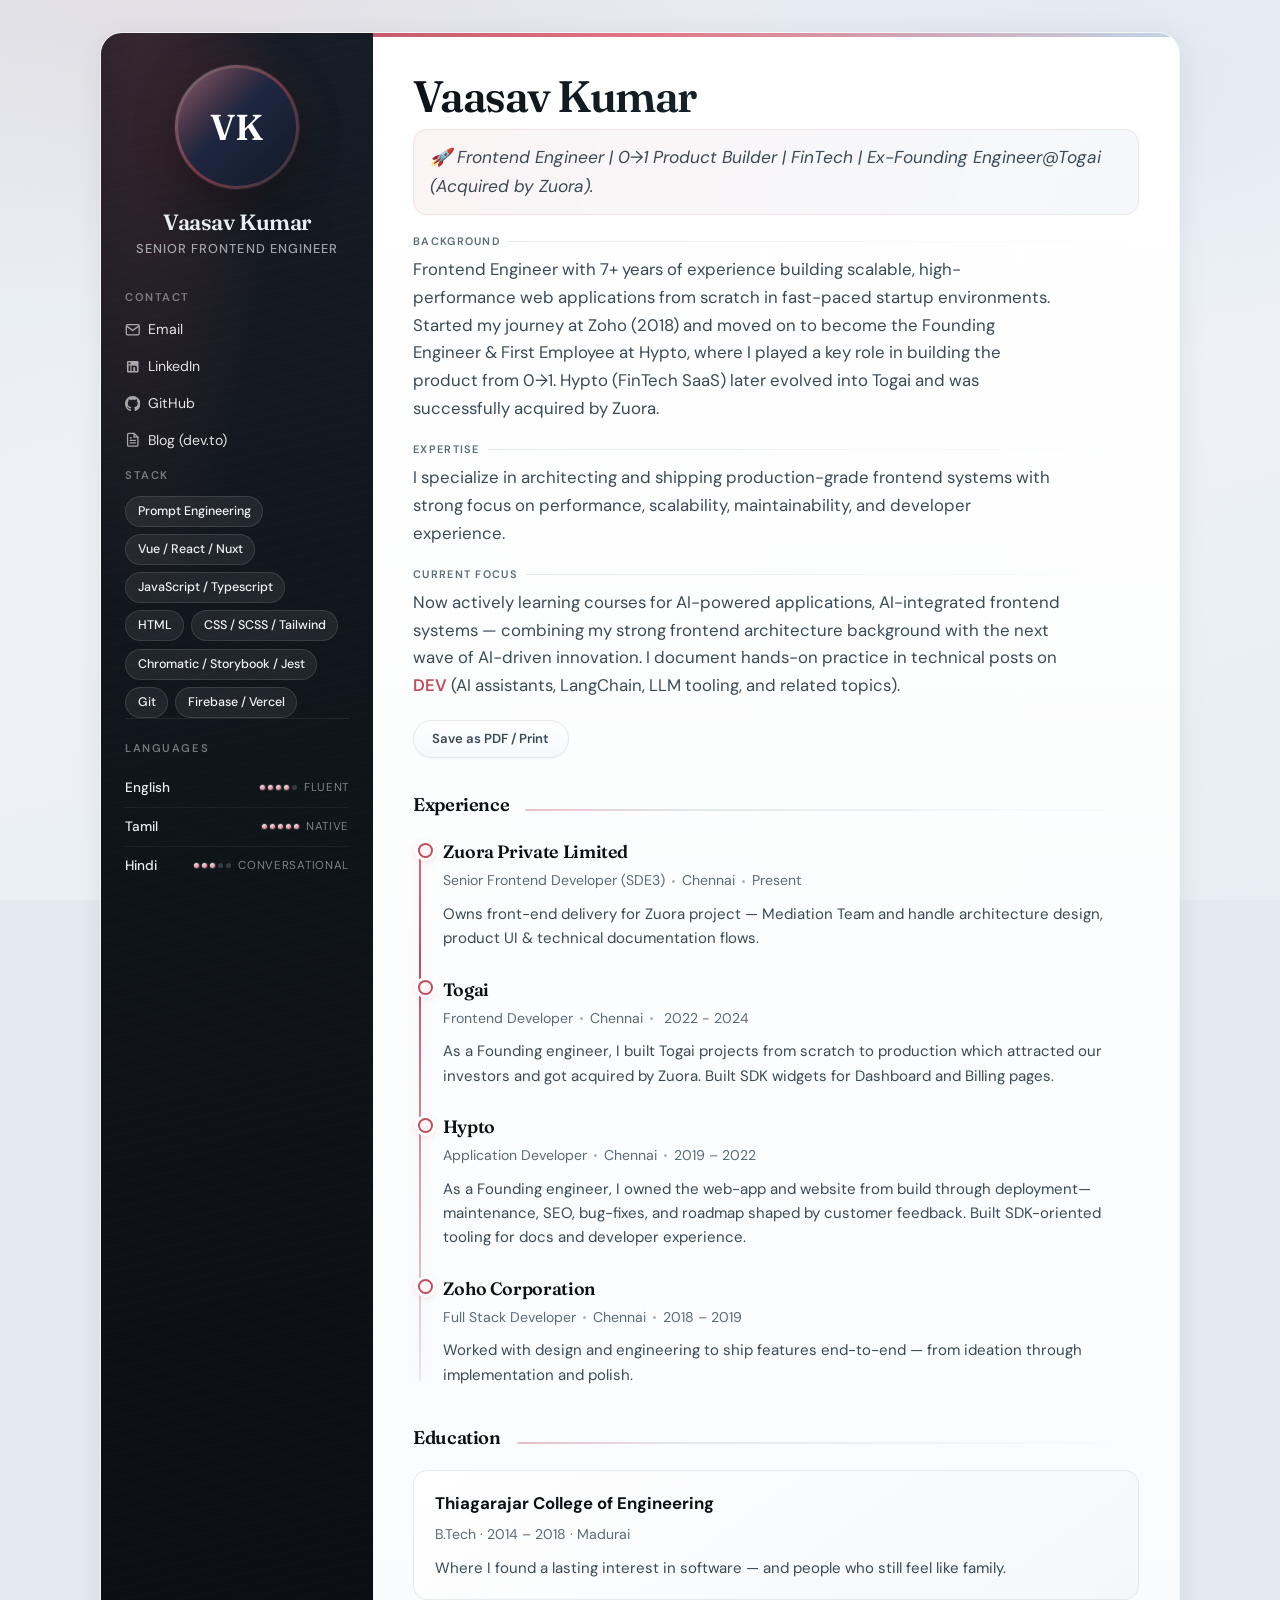
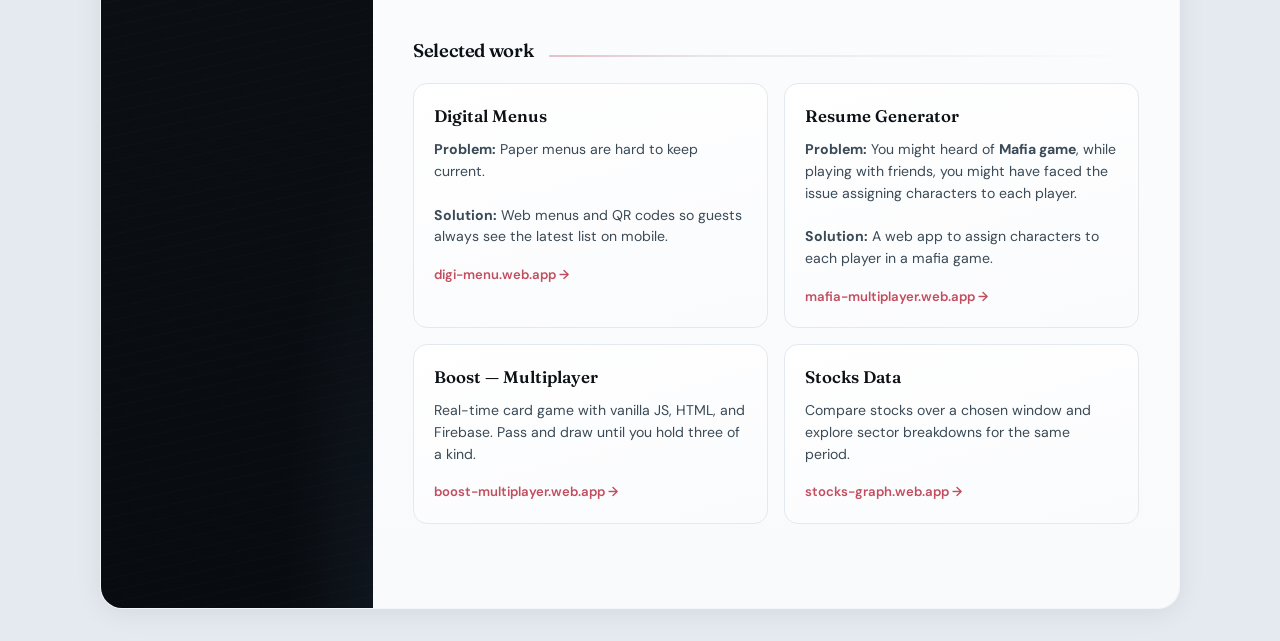
==== public/index.html @ da57ae75 "init portfolio" ====
<!doctype html>
<html lang="en">
  <head>
    <meta charset="utf-8" />
    <meta name="viewport" content="width=device-width, initial-scale=1.0" />
    <title>Vaasav Kumar — Resume</title>
    <link rel="preconnect" href="https://fonts.googleapis.com" />
    <link rel="preconnect" href="https://fonts.gstatic.com" crossorigin />
    <link
      href="https://fonts.googleapis.com/css2?family=Fraunces:ital,opsz,wght@0,9..144,500;0,9..144,600;0,9..144,700;1,9..144,500&family=DM+Sans:ital,opsz,wght@0,9..40,400;0,9..40,500;0,9..40,600;0,9..40,700;1,9..40,400&display=swap"
      rel="stylesheet"
    />

    <script>
      // Your web app's Firebase configuration
      // For Firebase JS SDK v7.20.0 and later, measurementId is optional
      var firebaseConfig = {
        apiKey: "AIzaSyACpwdniBUyrKoGGz3KJzkXdP-5Xvle5qQ",
        authDomain: "portfolio-vaasavkumar.firebaseapp.com",
        projectId: "portfolio-vaasavkumar",
        storageBucket: "portfolio-vaasavkumar.appspot.com",
        messagingSenderId: "642421876439",
        appId: "1:642421876439:web:288bbf1ca911b6c956f292",
        measurementId: "G-NNDHP2N1SK",
      };
      // Initialize Firebase
      firebase.initializeApp(firebaseConfig);
      firebase.analytics();
      firebase.analytics().logEvent("welcome_page");
    </script>

    <link rel="stylesheet" href="./index.css" />
  </head>
  <body>
    <div class="resume-shell">
      <!-- ===================== SIDEBAR (contact, photo, skills, languages) ===================== -->
      <aside class="sidebar" aria-label="Profile and highlights">
        <div class="avatar" id="avatar">
          <!-- Optional: add public/resume-photo.jpg — initials show if image missing -->
          <img
            src="./resume-photo.jpg"
            alt=""
            width="120"
            height="120"
            loading="eager"
            decoding="async"
            onerror="
              document.getElementById('avatar').classList.add('no-photo')
            "
          />
          <span class="avatar-initials" aria-hidden="true">VK</span>
        </div>
        <p class="sidebar-name">Vaasav Kumar</p>
        <p class="sidebar-role">Senior Frontend Engineer</p>

        <div class="sidebar-contact">
          <h2 class="sidebar-section-title">Contact</h2>
          <ul class="contact-list">
            <!-- EDIT: replace hrefs with your real links -->
            <li>
              <a href="mailto:vaasavkumar15@gmail.com">
                <svg
                  class="contact-icon"
                  viewBox="0 0 24 24"
                  fill="none"
                  stroke="currentColor"
                  stroke-width="2"
                  aria-hidden="true"
                >
                  <path
                    d="M4 4h16c1.1 0 2 .9 2 2v12c0 1.1-.9 2-2 2H4c-1.1 0-2-.9-2-2V6c0-1.1.9-2 2-2z"
                  />
                  <polyline points="22,6 12,13 2,6" />
                </svg>
                Email
              </a>
            </li>
            <li>
              <a
                href="https://www.linkedin.com/in/vaasav-kumar"
                target="_blank"
                rel="noopener noreferrer"
              >
                <svg
                  class="contact-icon"
                  viewBox="0 0 24 24"
                  fill="currentColor"
                  aria-hidden="true"
                >
                  <path
                    d="M19 3a2 2 0 0 1 2 2v14a2 2 0 0 1-2 2H5a2 2 0 0 1-2-2V5a2 2 0 0 1 2-2h14m-.5 15.5v-5.3a3.26 3.26 0 0 0-3.26-3.26c-.85 0-1.84.52-2.32 1.3v-1.11h-2.79v8.37h2.79v-4.93c0-.77.62-1.4 1.39-1.4a1.4 1.4 0 0 1 1.4 1.4v4.93h2.79M6.88 8.56a1.68 1.68 0 0 0 1.68-1.68c0-.93-.75-1.69-1.68-1.69a1.69 1.69 0 0 0-1.69 1.69c0 .93.76 1.68 1.69 1.68m1.39 9.94v-8.37H5.5v8.37h2.77z"
                  />
                </svg>
                LinkedIn
              </a>
            </li>
            <li>
              <a
                href="https://github.com/vaasav-kumar"
                target="_blank"
                rel="noopener noreferrer"
              >
                <svg
                  class="contact-icon"
                  viewBox="0 0 24 24"
                  fill="currentColor"
                  aria-hidden="true"
                >
                  <path
                    d="M12 0c-6.626 0-12 5.373-12 12 0 5.302 3.438 9.8 8.207 11.387.599.111.793-.261.793-.577v-2.234c-3.338.726-4.033-1.416-4.033-1.416-.546-1.387-1.333-1.756-1.333-1.756-1.089-.745.083-.729.083-.729 1.205.084 1.839 1.237 1.839 1.237 1.07 1.834 2.807 1.304 3.492.997.107-.775.418-1.305.762-1.604-2.665-.305-5.467-1.334-5.467-5.931 0-1.311.469-2.381 1.236-3.221-.124-.303-.535-1.524.117-3.176 0 0 1.008-.322 3.301 1.23.957-.266 1.983-.399 3.003-.404 1.02.005 2.047.138 3.006.404 2.291-1.552 3.297-1.23 3.297-1.23.653 1.653.242 2.874.118 3.176.77.84 1.235 1.911 1.235 3.221 0 4.609-2.807 5.624-5.479 5.921.43.372.823 1.102.823 2.222v3.293c0 .319.192.694.801.576 4.765-1.589 8.199-6.086 8.199-11.386 0-6.627-5.373-12-12-12z"
                  />
                </svg>
                GitHub
              </a>
            </li>
            <li>
              <a
                href="https://dev.to/code_with_me"
                target="_blank"
                rel="noopener noreferrer"
                title="Technical articles — AI, LangChain, and related practice"
              >
                <svg
                  class="contact-icon"
                  viewBox="0 0 24 24"
                  fill="none"
                  stroke="currentColor"
                  stroke-width="2"
                  stroke-linecap="round"
                  stroke-linejoin="round"
                  aria-hidden="true"
                >
                  <path
                    d="M14 2H6a2 2 0 0 0-2 2v16a2 2 0 0 0 2 2h12a2 2 0 0 0 2-2V8z"
                  />
                  <polyline points="14 2 14 8 20 8" />
                  <line x1="16" y1="13" x2="8" y2="13" />
                  <line x1="16" y1="17" x2="8" y2="17" />
                  <line x1="10" y1="9" x2="8" y2="9" />
                </svg>
                Blog (dev.to)
              </a>
            </li>
          </ul>
        </div>

        <div class="sidebar-stack-lang">
          <h2 class="sidebar-section-title">Stack</h2>
          <div class="pill-wrap" data-desktop-only data-skill-pills></div>

          <h2 class="sidebar-section-title">Languages</h2>
          <div>
            <div class="lang-chip">
              <span class="lang-name">English</span
              ><span class="lang-level"
                ><span class="lang-rating" aria-hidden="true"
                  ><span class="lang-dot filled"></span
                  ><span class="lang-dot filled"></span
                  ><span class="lang-dot filled"></span
                  ><span class="lang-dot filled"></span
                  ><span class="lang-dot"></span></span
                >Fluent</span
              >
            </div>
            <div class="lang-chip">
              <span class="lang-name">Tamil</span
              ><span class="lang-level"
                ><span class="lang-rating" aria-hidden="true"
                  ><span class="lang-dot filled"></span
                  ><span class="lang-dot filled"></span
                  ><span class="lang-dot filled"></span
                  ><span class="lang-dot filled"></span
                  ><span class="lang-dot filled"></span></span
                >Native</span
              >
            </div>
            <div class="lang-chip">
              <span class="lang-name">Hindi</span
              ><span class="lang-level"
                ><span class="lang-rating" aria-hidden="true"
                  ><span class="lang-dot filled"></span
                  ><span class="lang-dot filled"></span
                  ><span class="lang-dot filled"></span
                  ><span class="lang-dot"></span
                  ><span class="lang-dot"></span></span
                >Conversational</span
              >
            </div>
          </div>
        </div>
      </aside>

      <!-- ===================== MAIN CONTENT ===================== -->
      <main class="main">
        <header class="main-header">
          <h1 class="main-name">Vaasav Kumar</h1>
          <div class="main-intro-stack">
            <p class="main-tagline main-tagline--hero">
              🚀 Frontend Engineer | 0→1 Product Builder | FinTech | Ex-Founding
              Engineer@Togai (Acquired by Zuora).
            </p>

            <div class="main-intro-block">
              <h2 class="main-intro-heading">Background</h2>
              <p class="main-tagline">
                Frontend Engineer with 7+ years of experience building scalable,
                high-performance web applications from scratch in fast-paced
                startup environments. Started my journey at Zoho (2018) and
                moved on to become the Founding Engineer & First Employee at
                Hypto, where I played a key role in building the product from
                0→1. Hypto (FinTech SaaS) later evolved into Togai and was
                successfully acquired by Zuora.
              </p>
            </div>

            <div class="main-intro-block">
              <h2 class="main-intro-heading">Expertise</h2>
              <p class="main-tagline">
                I specialize in architecting and shipping production-grade
                frontend systems with strong focus on performance, scalability,
                maintainability, and developer experience.
              </p>
            </div>

            <div class="main-intro-block">
              <h2 class="main-intro-heading">Current focus</h2>
              <p class="main-tagline">
                Now actively learning courses for AI-powered applications,
                AI-integrated frontend systems — combining my strong frontend
                architecture background with the next wave of AI-driven
                innovation. I document hands-on practice in technical posts on
                <a
                  href="https://dev.to/code_with_me"
                  target="_blank"
                  rel="noopener noreferrer"
                  >DEV</a
                >
                (AI assistants, LangChain, LLM tooling, and related topics).
              </p>
            </div>
          </div>

          <div class="toolbar">
            <button type="button" class="btn-print" onclick="window.print()">
              Save as PDF / Print
            </button>
          </div>
        </header>

        <!-- Mobile: skills pills if sidebar skills hidden -->
        <section class="section skills-inline" aria-label="Technical skills">
          <div class="section-head">
            <h2 class="section-title">Stack</h2>
            <span class="section-line" aria-hidden="true"></span>
          </div>
          <div class="pill-wrap" data-skill-pills></div>
          <div class="skills-inline-lang-block">
            <div class="section-head">
              <h2 class="section-title">Languages</h2>
              <span class="section-line" aria-hidden="true"></span>
            </div>
            <div>
              <div class="lang-chip">
                <span class="lang-name">English</span
                ><span class="lang-level"
                  ><span class="lang-rating" aria-hidden="true"
                    ><span class="lang-dot filled"></span
                    ><span class="lang-dot filled"></span
                    ><span class="lang-dot filled"></span
                    ><span class="lang-dot filled"></span
                    ><span class="lang-dot"></span></span
                  >Fluent</span
                >
              </div>
              <div class="lang-chip">
                <span class="lang-name">Tamil</span
                ><span class="lang-level"
                  ><span class="lang-rating" aria-hidden="true"
                    ><span class="lang-dot filled"></span
                    ><span class="lang-dot filled"></span
                    ><span class="lang-dot filled"></span
                    ><span class="lang-dot filled"></span
                    ><span class="lang-dot filled"></span></span
                  >Native</span
                >
              </div>
              <div class="lang-chip">
                <span class="lang-name">Hindi</span
                ><span class="lang-level"
                  ><span class="lang-rating" aria-hidden="true"
                    ><span class="lang-dot filled"></span
                    ><span class="lang-dot filled"></span
                    ><span class="lang-dot filled"></span
                    ><span class="lang-dot"></span
                    ><span class="lang-dot"></span></span
                  >Conversational</span
                >
              </div>
            </div>
          </div>
        </section>

        <section class="section" aria-labelledby="exp-title">
          <div class="section-head">
            <h2 id="exp-title" class="section-title">Experience</h2>
            <span class="section-line" aria-hidden="true"></span>
          </div>
          <div class="timeline">
            <article class="timeline-item">
              <h3 class="exp-title">Zuora Private Limited</h3>
              <p class="exp-meta">
                <span>Senior Frontend Developer (SDE3)</span><span>Chennai</span
                ><span>Present</span>
              </p>
              <p class="exp-body">
                Owns front-end delivery for Zuora project — Mediation Team and
                handle architecture design, product UI & technical documentation
                flows.
              </p>
            </article>

            <article class="timeline-item">
              <h3 class="exp-title">Togai</h3>
              <p class="exp-meta">
                <span>Frontend Developer</span><span>Chennai</span>
                <span>2022 - 2024</span>
              </p>
              <p class="exp-body">
                As a Founding engineer, I built Togai projects from scratch to
                production which attracted our investors and got acquired by
                Zuora. Built SDK widgets for Dashboard and Billing pages.
              </p>
            </article>

            <article class="timeline-item">
              <h3 class="exp-title">Hypto</h3>
              <p class="exp-meta">
                <span>Application Developer</span><span>Chennai</span
                ><span>2019 – 2022</span>
              </p>
              <p class="exp-body">
                As a Founding engineer, I owned the web-app and website from
                build through deployment—maintenance, SEO, bug-fixes, and
                roadmap shaped by customer feedback. Built SDK-oriented tooling
                for docs and developer experience.
              </p>
            </article>

            <article class="timeline-item">
              <h3 class="exp-title">Zoho Corporation</h3>
              <p class="exp-meta">
                <span>Full Stack Developer</span><span>Chennai</span
                ><span>2018 – 2019</span>
              </p>
              <p class="exp-body">
                Worked with design and engineering to ship features end-to-end —
                from ideation through implementation and polish.
              </p>
            </article>
          </div>
        </section>

        <section class="section" aria-labelledby="edu-title">
          <div class="section-head">
            <h2 id="edu-title" class="section-title">Education</h2>
            <span class="section-line" aria-hidden="true"></span>
          </div>
          <div class="edu-card">
            <h3 class="edu-school">Thiagarajar College of Engineering</h3>
            <p class="edu-meta">
              <span>B.Tech</span><span>2014 – 2018</span><span>Madurai</span>
            </p>
            <p class="edu-body">
              Where I found a lasting interest in software — and people who
              still feel like family.
            </p>
          </div>
        </section>

        <section class="section" aria-labelledby="proj-title">
          <div class="section-head">
            <h2 id="proj-title" class="section-title">Selected work</h2>
            <span class="section-line" aria-hidden="true"></span>
          </div>
          <div class="project-grid">
            <article class="project-card">
              <h3>Digital Menus</h3>
              <p>
                <strong>Problem:</strong> Paper menus are hard to keep
                current.<br /><br />
                <strong>Solution:</strong> Web menus and QR codes so guests
                always see the latest list on mobile.
              </p>
              <a
                href="https://digi-menu.web.app/"
                target="_blank"
                rel="noopener noreferrer"
                >digi-menu.web.app →</a
              >
            </article>

            <article class="project-card">
              <h3>Resume Generator</h3>
              <p>
                <strong>Problem:</strong> You might heard of
                <strong>Mafia game</strong>, while playing with friends, you
                might have faced the issue assigning characters to each
                player.<br /><br />
                <strong>Solution:</strong> A web app to assign characters to
                each player in a mafia game.
              </p>
              <a
                href="https://multiplayer-games-116f4.web.app/game"
                target="_blank"
                rel="noopener noreferrer"
                >mafia-multiplayer.web.app →</a
              >
            </article>

            <article class="project-card">
              <h3>Boost — Multiplayer</h3>
              <p>
                Real-time card game with vanilla JS, HTML, and Firebase. Pass
                and draw until you hold three of a kind.
              </p>
              <a
                href="https://multiplayer-b4ff7.web.app/"
                target="_blank"
                rel="noopener noreferrer"
                >boost-multiplayer.web.app →</a
              >
            </article>

            <article class="project-card">
              <h3>Stocks Data</h3>
              <p>
                Compare stocks over a chosen window and explore sector
                breakdowns for the same period.
              </p>
              <a
                href="https://stocks-graph.web.app/"
                target="_blank"
                rel="noopener noreferrer"
                >stocks-graph.web.app →</a
              >
            </article>
          </div>
        </section>

        <section class="section contact-inline" aria-labelledby="contact-inline-title">
          <div class="section-head">
            <h2 id="contact-inline-title" class="section-title">Contact</h2>
            <span class="section-line" aria-hidden="true"></span>
          </div>
          <ul class="contact-list">
            <li>
              <a href="mailto:vaasavkumar15@gmail.com">
                <svg
                  class="contact-icon"
                  viewBox="0 0 24 24"
                  fill="none"
                  stroke="currentColor"
                  stroke-width="2"
                  aria-hidden="true"
                >
                  <path
                    d="M4 4h16c1.1 0 2 .9 2 2v12c0 1.1-.9 2-2 2H4c-1.1 0-2-.9-2-2V6c0-1.1.9-2 2-2z"
                  />
                  <polyline points="22,6 12,13 2,6" />
                </svg>
                Email
              </a>
            </li>
            <li>
              <a
                href="https://www.linkedin.com/in/vaasav-kumar"
                target="_blank"
                rel="noopener noreferrer"
              >
                <svg
                  class="contact-icon"
                  viewBox="0 0 24 24"
                  fill="currentColor"
                  aria-hidden="true"
                >
                  <path
                    d="M19 3a2 2 0 0 1 2 2v14a2 2 0 0 1-2 2H5a2 2 0 0 1-2-2V5a2 2 0 0 1 2-2h14m-.5 15.5v-5.3a3.26 3.26 0 0 0-3.26-3.26c-.85 0-1.84.52-2.32 1.3v-1.11h-2.79v8.37h2.79v-4.93c0-.77.62-1.4 1.39-1.4a1.4 1.4 0 0 1 1.4 1.4v4.93h2.79M6.88 8.56a1.68 1.68 0 0 0 1.68-1.68c0-.93-.75-1.69-1.68-1.69a1.69 1.69 0 0 0-1.69 1.69c0 .93.76 1.68 1.69 1.68m1.39 9.94v-8.37H5.5v8.37h2.77z"
                  />
                </svg>
                LinkedIn
              </a>
            </li>
            <li>
              <a
                href="https://github.com/vaasav-kumar"
                target="_blank"
                rel="noopener noreferrer"
              >
                <svg
                  class="contact-icon"
                  viewBox="0 0 24 24"
                  fill="currentColor"
                  aria-hidden="true"
                >
                  <path
                    d="M12 0c-6.626 0-12 5.373-12 12 0 5.302 3.438 9.8 8.207 11.387.599.111.793-.261.793-.577v-2.234c-3.338.726-4.033-1.416-4.033-1.416-.546-1.387-1.333-1.756-1.333-1.756-1.089-.745.083-.729.083-.729 1.205.084 1.839 1.237 1.839 1.237 1.07 1.834 2.807 1.304 3.492.997.107-.775.418-1.305.762-1.604-2.665-.305-5.467-1.334-5.467-5.931 0-1.311.469-2.381 1.236-3.221-.124-.303-.535-1.524.117-3.176 0 0 1.008-.322 3.301 1.23.957-.266 1.983-.399 3.003-.404 1.02.005 2.047.138 3.006.404 2.291-1.552 3.297-1.23 3.297-1.23.653 1.653.242 2.874.118 3.176.77.84 1.235 1.911 1.235 3.221 0 4.609-2.807 5.624-5.479 5.921.43.372.823 1.102.823 2.222v3.293c0 .319.192.694.801.576 4.765-1.589 8.199-6.086 8.199-11.386 0-6.627-5.373-12-12-12z"
                  />
                </svg>
                GitHub
              </a>
            </li>
            <li>
              <a
                href="https://dev.to/code_with_me"
                target="_blank"
                rel="noopener noreferrer"
                title="Technical articles — AI, LangChain, and related practice"
              >
                <svg
                  class="contact-icon"
                  viewBox="0 0 24 24"
                  fill="none"
                  stroke="currentColor"
                  stroke-width="2"
                  stroke-linecap="round"
                  stroke-linejoin="round"
                  aria-hidden="true"
                >
                  <path
                    d="M14 2H6a2 2 0 0 0-2 2v16a2 2 0 0 0 2 2h12a2 2 0 0 0 2-2V8z"
                  />
                  <polyline points="14 2 14 8 20 8" />
                  <line x1="16" y1="13" x2="8" y2="13" />
                  <line x1="16" y1="17" x2="8" y2="17" />
                  <line x1="10" y1="9" x2="8" y2="9" />
                </svg>
                Blog (dev.to)
              </a>
            </li>
          </ul>
        </section>
      </main>
    </div>
    <script src="./resume-skills.js" defer></script>
  </body>
</html>
---- public/index.css ----
/*
     * THEME — edit :root to restyle the whole page
     */
:root {
  --ink: #0c1116;
  --ink-soft: #3a4a56;
  --muted: #5a6b78;
  --line: #e4e9ee;
  --surface: #ffffff;
  --surface-subtle: #f8fafc;
  --page-bg: #e4eaf0;
  --page-bg-mid: #eef2f6;
  --sidebar: #0f1419;
  --sidebar-soft: #1a222c;
  --accent: #c24d5e;
  --accent-bright: #e06b7c;
  --accent-soft: rgba(194, 77, 94, 0.1);
  --accent-glow: rgba(194, 77, 94, 0.22);
  --radius-lg: 22px;
  --radius-md: 14px;
  --shadow:
    0 4px 28px rgba(12, 17, 22, 0.07), 0 1px 0 rgba(255, 255, 255, 0.65) inset;
  --shadow-hover: 0 20px 50px rgba(12, 17, 22, 0.12);
  --font-serif: "Fraunces", Georgia, serif;
  --font-sans: "DM Sans", system-ui, -apple-system, sans-serif;
  --ease: cubic-bezier(0.22, 1, 0.36, 1);
  --ease-out: cubic-bezier(0.16, 1, 0.3, 1);
}

* {
  box-sizing: border-box;
}

html {
  scroll-behavior: smooth;
}

body {
  margin: 0;
  font-family: var(--font-sans);
  font-size: 15px;
  line-height: 1.62;
  color: var(--ink);
  background: var(--page-bg);
  -webkit-font-smoothing: antialiased;
  position: relative;
}

body::before {
  content: "";
  position: fixed;
  inset: 0;
  z-index: -1;
  pointer-events: none;
  background:
    radial-gradient(
      1200px 700px at 12% -8%,
      rgba(194, 77, 94, 0.09),
      transparent 55%
    ),
    radial-gradient(
      900px 500px at 88% 12%,
      rgba(59, 130, 180, 0.06),
      transparent 50%
    ),
    linear-gradient(
      165deg,
      var(--page-bg) 0%,
      var(--page-bg-mid) 45%,
      #e8eef3 100%
    );
}

@media (prefers-reduced-motion: reduce) {
  *,
  *::before,
  *::after {
    animation-duration: 0.01ms !important;
    animation-iteration-count: 1 !important;
    transition-duration: 0.01ms !important;
  }
}

/* ========== LAYOUT: sidebar + main ========== */
.resume-shell {
  max-width: 1080px;
  margin: 0 auto;
  min-height: 100vh;
  display: grid;
  grid-template-columns: 1fr;
  box-shadow: var(--shadow);
  border: 1px solid rgba(255, 255, 255, 0.55);
}

@media screen and (min-width: 820px) {
  .resume-shell {
    margin: 2rem auto;
    min-height: calc(100vh - 4rem);
    border-radius: var(--radius-lg);
    overflow: hidden;
    grid-template-columns: 272px 1fr;
    animation: shell-in 0.85s var(--ease-out) both;
  }
}

@keyframes shell-in {
  from {
    opacity: 0;
    transform: translateY(12px) scale(0.992);
  }
  to {
    opacity: 1;
    transform: none;
  }
}

/* ----- Sidebar ----- */
.sidebar {
  background: linear-gradient(
    168deg,
    #161d26 0%,
    var(--sidebar) 38%,
    #080b0f 100%
  );
  color: #e8eef3;
  padding: 2rem 1.5rem 2.5rem;
  position: relative;
}

.sidebar::before {
  content: "";
  position: absolute;
  inset: 0;
  opacity: 0.04;
  background-image: repeating-linear-gradient(
    -12deg,
    transparent,
    transparent 11px,
    rgba(255, 255, 255, 0.35) 11px,
    rgba(255, 255, 255, 0.35) 12px
  );
  pointer-events: none;
}

.sidebar::after {
  content: "";
  position: absolute;
  inset: 0;
  background:
    radial-gradient(
      ellipse 90% 55% at 15% -5%,
      var(--accent-glow),
      transparent 58%
    ),
    radial-gradient(
      ellipse 60% 40% at 100% 100%,
      rgba(100, 140, 200, 0.08),
      transparent 55%
    );
  pointer-events: none;
}

.sidebar > * {
  position: relative;
  z-index: 1;
}

.avatar {
  width: 124px;
  height: 124px;
  margin: 0 auto 1.25rem;
  border-radius: 50%;
  overflow: hidden;
  border: 3px solid transparent;
  background:
    linear-gradient(var(--sidebar), var(--sidebar)) padding-box,
    linear-gradient(
        135deg,
        rgba(255, 255, 255, 0.35),
        rgba(194, 77, 94, 0.55),
        rgba(255, 255, 255, 0.12)
      )
      border-box;
  box-shadow:
    0 0 0 1px rgba(255, 255, 255, 0.06),
    0 12px 40px rgba(0, 0, 0, 0.45),
    0 0 48px rgba(194, 77, 94, 0.15);
  position: relative;
  transition:
    transform 0.35s var(--ease),
    box-shadow 0.35s var(--ease);
}

@media (hover: hover) {
  .avatar:hover {
    transform: scale(1.03);
    box-shadow:
      0 0 0 1px rgba(255, 255, 255, 0.08),
      0 16px 48px rgba(0, 0, 0, 0.5),
      0 0 56px rgba(194, 77, 94, 0.22);
  }
}

.avatar.no-photo {
  background:
    linear-gradient(
        135deg,
        rgba(194, 77, 94, 0.25) 0%,
        #1e2740 45%,
        #121a28 100%
      )
      padding-box,
    linear-gradient(
        135deg,
        rgba(255, 255, 255, 0.35),
        rgba(194, 77, 94, 0.55),
        rgba(255, 255, 255, 0.12)
      )
      border-box;
}

.avatar img {
  width: 100%;
  height: 100%;
  object-fit: cover;
  display: block;
  position: relative;
  z-index: 1;
}

.avatar.no-photo img {
  display: none;
}

.avatar-initials {
  position: absolute;
  inset: 0;
  display: none;
  align-items: center;
  justify-content: center;
  font-family: var(--font-serif);
  font-size: 2.25rem;
  font-weight: 600;
  color: #fff;
  letter-spacing: 0.02em;
  z-index: 0;
}

.avatar.no-photo .avatar-initials {
  display: flex;
}

.sidebar-name {
  font-family: var(--font-serif);
  font-size: 1.38rem;
  font-weight: 600;
  text-align: center;
  margin: 0 0 0.25rem;
  letter-spacing: -0.02em;
  line-height: 1.2;
  text-shadow: 0 1px 24px rgba(0, 0, 0, 0.35);
}

.sidebar-role {
  text-align: center;
  font-size: 0.8rem;
  font-weight: 500;
  letter-spacing: 0.08em;
  text-transform: uppercase;
  color: rgba(232, 238, 243, 0.65);
  margin: 0 0 1.75rem;
}

.sidebar-section-title {
  font-size: 0.7rem;
  font-weight: 600;
  letter-spacing: 0.14em;
  text-transform: uppercase;
  color: rgba(232, 238, 243, 0.45);
  margin: 0 0 0.75rem;
  padding-top: 1.25rem;
  border-top: 1px solid rgba(255, 255, 255, 0.08);
}

.sidebar-section-title:first-of-type {
  border-top: none;
  padding-top: 0;
}

.contact-list {
  list-style: none;
  margin: 0;
  padding: 0;
}

.contact-list li {
  margin-bottom: 0.65rem;
}

.contact-list a {
  color: #fff;
  text-decoration: none;
  font-size: 0.88rem;
  display: inline-flex;
  align-items: center;
  gap: 0.45rem;
  opacity: 0.88;
  transition:
    opacity 0.2s var(--ease),
    transform 0.2s var(--ease);
}

.contact-list a:hover {
  opacity: 1;
  transform: translateX(2px);
}

.contact-list a:focus-visible {
  opacity: 1;
  outline: 2px solid rgba(224, 107, 124, 0.85);
  outline-offset: 3px;
  border-radius: 4px;
}

.contact-icon {
  width: 1.1em;
  height: 1.1em;
  opacity: 0.7;
  flex-shrink: 0;
}

.pill-wrap {
  display: flex;
  flex-wrap: wrap;
  gap: 0.45rem;
  min-width: 0;
}

.pill {
  display: inline-block;
  min-width: 0;
  max-width: 100%;
  padding: 0.38rem 0.72rem;
  font-size: 0.78rem;
  font-weight: 500;
  line-height: 1.35;
  border-radius: 999px;
  background: rgba(255, 255, 255, 0.07);
  color: #f0f4f8;
  border: 1px solid rgba(255, 255, 255, 0.11);
  overflow-wrap: break-word;
  word-wrap: break-word;
  text-align: center;
  transition:
    background 0.22s var(--ease),
    border-color 0.22s var(--ease),
    transform 0.22s var(--ease),
    box-shadow 0.22s var(--ease);
}

.sidebar .pill:hover {
  background: rgba(255, 255, 255, 0.13);
  border-color: rgba(255, 255, 255, 0.22);
  transform: translateY(-1px);
  box-shadow: 0 4px 14px rgba(0, 0, 0, 0.2);
}

.skills-inline .pill {
  background: var(--accent-soft);
  color: var(--ink);
  border-color: #e8d4d7;
}

.skills-inline .pill:hover {
  background: rgba(196, 92, 106, 0.18);
  border-color: #dcc5c9;
}

.lang-chip {
  display: flex;
  justify-content: space-between;
  align-items: center;
  font-size: 0.85rem;
  padding: 0.5rem 0;
  border-bottom: 1px solid rgba(255, 255, 255, 0.06);
}

.lang-chip:last-child {
  border-bottom: none;
}

.lang-name {
  font-weight: 500;
}

.lang-level {
  display: inline-flex;
  align-items: center;
  gap: 0.45rem;
  font-size: 0.72rem;
  text-transform: uppercase;
  letter-spacing: 0.06em;
  color: rgba(232, 238, 243, 0.5);
}

.lang-rating {
  display: inline-flex;
  gap: 3px;
  align-items: center;
}

.lang-dot {
  width: 5px;
  height: 5px;
  border-radius: 50%;
  flex-shrink: 0;
  background: rgba(232, 238, 243, 0.18);
}

.lang-dot.filled {
  background: linear-gradient(145deg, #fff 0%, rgba(224, 107, 124, 0.95) 100%);
  box-shadow: 0 0 0 1px rgba(255, 255, 255, 0.15);
}

/* Languages list in main column (mobile skills-inline) — light surface */
.skills-inline-lang-block {
  margin-top: 1.35rem;
  padding-top: 0.15rem;
}

.skills-inline .lang-chip {
  border-bottom-color: rgba(12, 17, 22, 0.08);
}

.skills-inline .lang-name {
  color: var(--ink);
}

.skills-inline .lang-level {
  color: var(--muted);
}

.skills-inline .lang-dot {
  background: rgba(12, 17, 22, 0.12);
}

.skills-inline .lang-dot.filled {
  background: linear-gradient(
    145deg,
    var(--accent-bright) 0%,
    var(--accent) 100%
  );
  box-shadow: 0 0 0 1px rgba(194, 77, 94, 0.22);
}

/* ----- Main column ----- */
.main {
  background: linear-gradient(
    180deg,
    var(--surface) 0%,
    var(--surface-subtle) 100%
  );
  padding: 2rem 1.5rem 2.5rem;
  position: relative;
}

.main::before {
  content: "";
  position: absolute;
  top: 0;
  left: 0;
  right: 0;
  height: 4px;
  background: linear-gradient(
    90deg,
    var(--accent) 0%,
    var(--accent-bright) 35%,
    rgba(59, 130, 180, 0.35) 100%
  );
  opacity: 0.92;
  pointer-events: none;
}

@media screen and (min-width: 820px) {
  .main {
    padding: 2.5rem 2.5rem 3rem;
  }
}

.main-header {
  margin-bottom: 2rem;
}

.main-name {
  font-family: var(--font-serif);
  font-size: clamp(2rem, 4vw, 2.75rem);
  font-weight: 600;
  letter-spacing: -0.035em;
  color: var(--ink);
  margin: 0 0 0.5rem;
  line-height: 1.08;
  background: linear-gradient(
    120deg,
    var(--ink) 0%,
    #1a2832 55%,
    var(--ink-soft) 100%
  );
  -webkit-background-clip: text;
  background-clip: text;
  color: transparent;
}

.main-intro-stack {
  display: flex;
  flex-direction: column;
  gap: 1.15rem;
}

.main-tagline {
  margin: 0;
  font-size: 1.05rem;
  color: var(--ink-soft);
  max-width: 54ch;
  line-height: 1.65;
}

.main-tagline--hero {
  font-style: italic;
  font-size: 1.08rem;
  padding: 0.85rem 1rem;
  border-radius: var(--radius-md);
  background: linear-gradient(
    105deg,
    rgba(194, 77, 94, 0.06) 0%,
    rgba(59, 130, 180, 0.05) 100%
  );
  border: 1px solid rgba(194, 77, 94, 0.12);
  max-width: 100%;
}

.main-tagline a {
  color: var(--accent);
  font-weight: 600;
  text-decoration: none;
}

.main-tagline a:hover {
  text-decoration: underline;
}

.main-intro-block {
  display: flex;
  flex-direction: column;
  gap: 0.35rem;
}

.main-intro-heading {
  margin: 0;
  font-family: var(--font-sans);
  font-size: 0.68rem;
  font-weight: 600;
  letter-spacing: 0.12em;
  text-transform: uppercase;
  color: var(--muted);
  display: flex;
  width: 100%;
  align-items: center;
  gap: 0.5rem;
}

.main-intro-heading::after {
  content: "";
  flex: 1;
  min-width: 2rem;
  height: 1px;
  background: linear-gradient(90deg, var(--line), transparent);
}

.toolbar {
  display: flex;
  flex-wrap: wrap;
  gap: 0.65rem;
  margin-top: 1.25rem;
}

.btn-print {
  font-family: var(--font-sans);
  font-size: 0.82rem;
  font-weight: 600;
  padding: 0.6rem 1.15rem;
  border-radius: 999px;
  border: 1px solid var(--line);
  background: linear-gradient(180deg, #fff 0%, #f6f8fa 100%);
  color: var(--ink-soft);
  cursor: pointer;
  box-shadow: 0 1px 2px rgba(12, 17, 22, 0.04);
  transition:
    border-color 0.22s var(--ease),
    background 0.22s var(--ease),
    color 0.22s var(--ease),
    box-shadow 0.22s var(--ease),
    transform 0.22s var(--ease);
}

.btn-print:hover {
  border-color: rgba(194, 77, 94, 0.45);
  color: var(--accent);
  background: linear-gradient(180deg, #fff 0%, rgba(194, 77, 94, 0.08) 100%);
  box-shadow: 0 6px 20px rgba(194, 77, 94, 0.12);
  transform: translateY(-1px);
}

.btn-print:focus-visible {
  outline: 2px solid var(--accent);
  outline-offset: 3px;
}

/* Section blocks */
.section {
  margin-bottom: 2.25rem;
}

.section:last-child {
  margin-bottom: 0;
}

.section-head {
  display: flex;
  align-items: baseline;
  gap: 1rem;
  margin-bottom: 1.1rem;
}

.section-title {
  font-family: var(--font-serif);
  font-size: 1.15rem;
  font-weight: 600;
  color: var(--ink);
  margin: 0;
  letter-spacing: -0.02em;
}

.section-line {
  flex: 1;
  height: 2px;
  border-radius: 2px;
  background: linear-gradient(
    90deg,
    rgba(194, 77, 94, 0.35) 0%,
    var(--line) 28%,
    transparent 100%
  );
  min-width: 2rem;
}

/* Timeline experience */
.timeline {
  position: relative;
  padding-left: 1.35rem;
}

.timeline::before {
  content: "";
  position: absolute;
  left: 0.35rem;
  top: 0.35rem;
  bottom: 0.35rem;
  width: 2px;
  background: linear-gradient(
    180deg,
    var(--accent-bright) 0%,
    var(--accent) 22%,
    var(--line) 100%
  );
  border-radius: 2px;
  box-shadow: 0 0 16px rgba(194, 77, 94, 0.12);
}

.timeline-item {
  position: relative;
  padding-bottom: 1.5rem;
  padding-left: 0.5rem;
}

.timeline-item:last-child {
  padding-bottom: 0;
}

.timeline-item::before {
  content: "";
  position: absolute;
  left: -1.05rem;
  top: 0.35rem;
  width: 11px;
  height: 11px;
  border-radius: 50%;
  background: linear-gradient(145deg, #fff 0%, #fdeef0 100%);
  border: 2px solid var(--accent);
  box-shadow:
    0 0 0 3px var(--surface),
    0 2px 8px rgba(194, 77, 94, 0.25);
  transition:
    transform 0.22s var(--ease),
    box-shadow 0.22s var(--ease);
}

.timeline-item:hover::before {
  transform: scale(1.08);
  box-shadow:
    0 0 0 3px var(--surface),
    0 0 0 4px rgba(194, 77, 94, 0.15),
    0 4px 12px rgba(194, 77, 94, 0.3);
}

.exp-title {
  margin: 0 0 0.2rem;
  font-family: var(--font-serif);
  font-size: 1.12rem;
  font-weight: 600;
  letter-spacing: -0.02em;
  color: var(--ink);
}

.exp-meta {
  margin: 0 0 0.6rem;
  font-size: 0.88rem;
  color: var(--muted);
}

.exp-meta span:not(:last-child)::after {
  content: "";
  display: inline-block;
  width: 3px;
  height: 3px;
  margin: 0 0.5em;
  border-radius: 50%;
  background: #a8b4bd;
  vertical-align: middle;
  position: relative;
  top: -0.06em;
}

.exp-body {
  margin: 0;
  font-size: 0.94rem;
  color: var(--ink-soft);
}

/* Education card */
.edu-card {
  padding: 1.15rem 1.3rem;
  border: 1px solid var(--line);
  border-radius: var(--radius-md);
  background: linear-gradient(145deg, #fff 0%, #f5f7fa 100%);
  transition:
    border-color 0.22s var(--ease),
    box-shadow 0.22s var(--ease);
}

.edu-card:hover {
  border-color: rgba(194, 77, 94, 0.2);
  box-shadow: var(--shadow-hover);
}

.edu-school {
  margin: 0 0 0.35rem;
  font-size: 1.05rem;
  font-weight: 700;
}

.edu-meta {
  margin: 0 0 0.65rem;
  font-size: 0.88rem;
  color: var(--muted);
}

.edu-meta span:not(:last-child)::after {
  content: " · ";
}

.edu-body {
  margin: 0;
  font-size: 0.94rem;
  color: var(--ink-soft);
}

/* Skills in main (duplicate for print / optional) — hidden on desktop if duplicated in sidebar only */
.skills-inline {
  display: none;
}

.contact-inline {
  display: none;
}

@media screen and (max-width: 819px) {
  .skills-inline {
    display: block;
  }

  .contact-inline {
    display: block;
  }

  .sidebar .sidebar-stack-lang {
    display: none;
  }

  .sidebar .sidebar-contact {
    display: none;
  }
}

/* Contact list in main column (mobile) — matches light surface */
.contact-inline .contact-list a {
  color: var(--accent);
  opacity: 1;
}

.contact-inline .contact-list a:hover {
  color: var(--ink);
  text-decoration: underline;
  transform: none;
}

.contact-inline .contact-list a:focus-visible {
  outline: 2px solid var(--accent);
  outline-offset: 3px;
}

.contact-inline .contact-icon {
  opacity: 0.9;
  color: var(--accent);
}

/* Projects */
.project-grid {
  display: grid;
  gap: 1rem;
}

@media (min-width: 640px) {
  .project-grid {
    grid-template-columns: repeat(2, 1fr);
  }
}

.project-card {
  border: 1px solid var(--line);
  border-radius: var(--radius-md);
  padding: 1.2rem 1.25rem;
  background: linear-gradient(165deg, #fff 0%, #fafbfd 100%);
  transition:
    transform 0.28s var(--ease),
    box-shadow 0.28s var(--ease),
    border-color 0.22s var(--ease);
}

.project-card:hover {
  transform: translateY(-4px);
  box-shadow: var(--shadow-hover);
  border-color: rgba(194, 77, 94, 0.18);
}

.project-card h3 {
  margin: 0 0 0.55rem;
  font-family: var(--font-serif);
  font-size: 1.05rem;
  font-weight: 600;
  color: var(--ink);
}

.project-card p {
  margin: 0 0 0.85rem;
  font-size: 0.88rem;
  line-height: 1.55;
  color: var(--ink-soft);
}

.project-card a {
  font-size: 0.82rem;
  font-weight: 600;
  color: var(--accent);
  text-decoration: none;
  word-break: break-all;
}

.project-card a:hover {
  text-decoration: underline;
}

@media print {
  /*
   * Print / Save as PDF:
   * - overflow:visible avoids WebKit clipping grid/tall content inside .resume-shell
   * - print-color-adjust keeps sidebar, timeline, and chips from “disappearing”
   * - reset transforms so nothing sits off-canvas
   */
  @page {
    margin: 12mm;
  }

  html {
    height: auto !important;
  }

  body {
    background: #fff;
    height: auto !important;
    -webkit-print-color-adjust: exact;
    print-color-adjust: exact;
  }

  body::before {
    display: none !important;
  }

  .resume-shell {
    animation: none !important;
    margin: 0;
    box-shadow: none;
    border-radius: 0;
    max-width: none;
    overflow: visible !important;
    min-height: unset !important;
    align-items: start;
  }

  .sidebar,
  .edu-card,
  .project-card,
  .timeline::before {
    -webkit-print-color-adjust: exact;
    print-color-adjust: exact;
  }

  .contact-list a {
    transform: none !important;
  }

  .toolbar {
    display: none;
  }

  .skills-inline {
    display: none !important;
  }

  .contact-inline {
    display: none !important;
  }

  .sidebar .pill-wrap[data-desktop-only] {
    display: flex !important;
  }

  .project-card:hover,
  .edu-card:hover {
    transform: none !important;
    box-shadow: none;
  }

  .edu-card,
  .project-card {
    break-inside: avoid;
  }

  .main-name {
    background: none !important;
    -webkit-background-clip: unset !important;
    background-clip: unset !important;
    color: var(--ink) !important;
  }

  .main-tagline--hero {
    border-color: var(--line) !important;
    background: #fafbfc !important;
  }

  .timeline-item:hover::before {
    transform: none !important;
  }

  .main::before {
    display: none;
  }

  .avatar:hover {
    transform: none !important;
  }
}
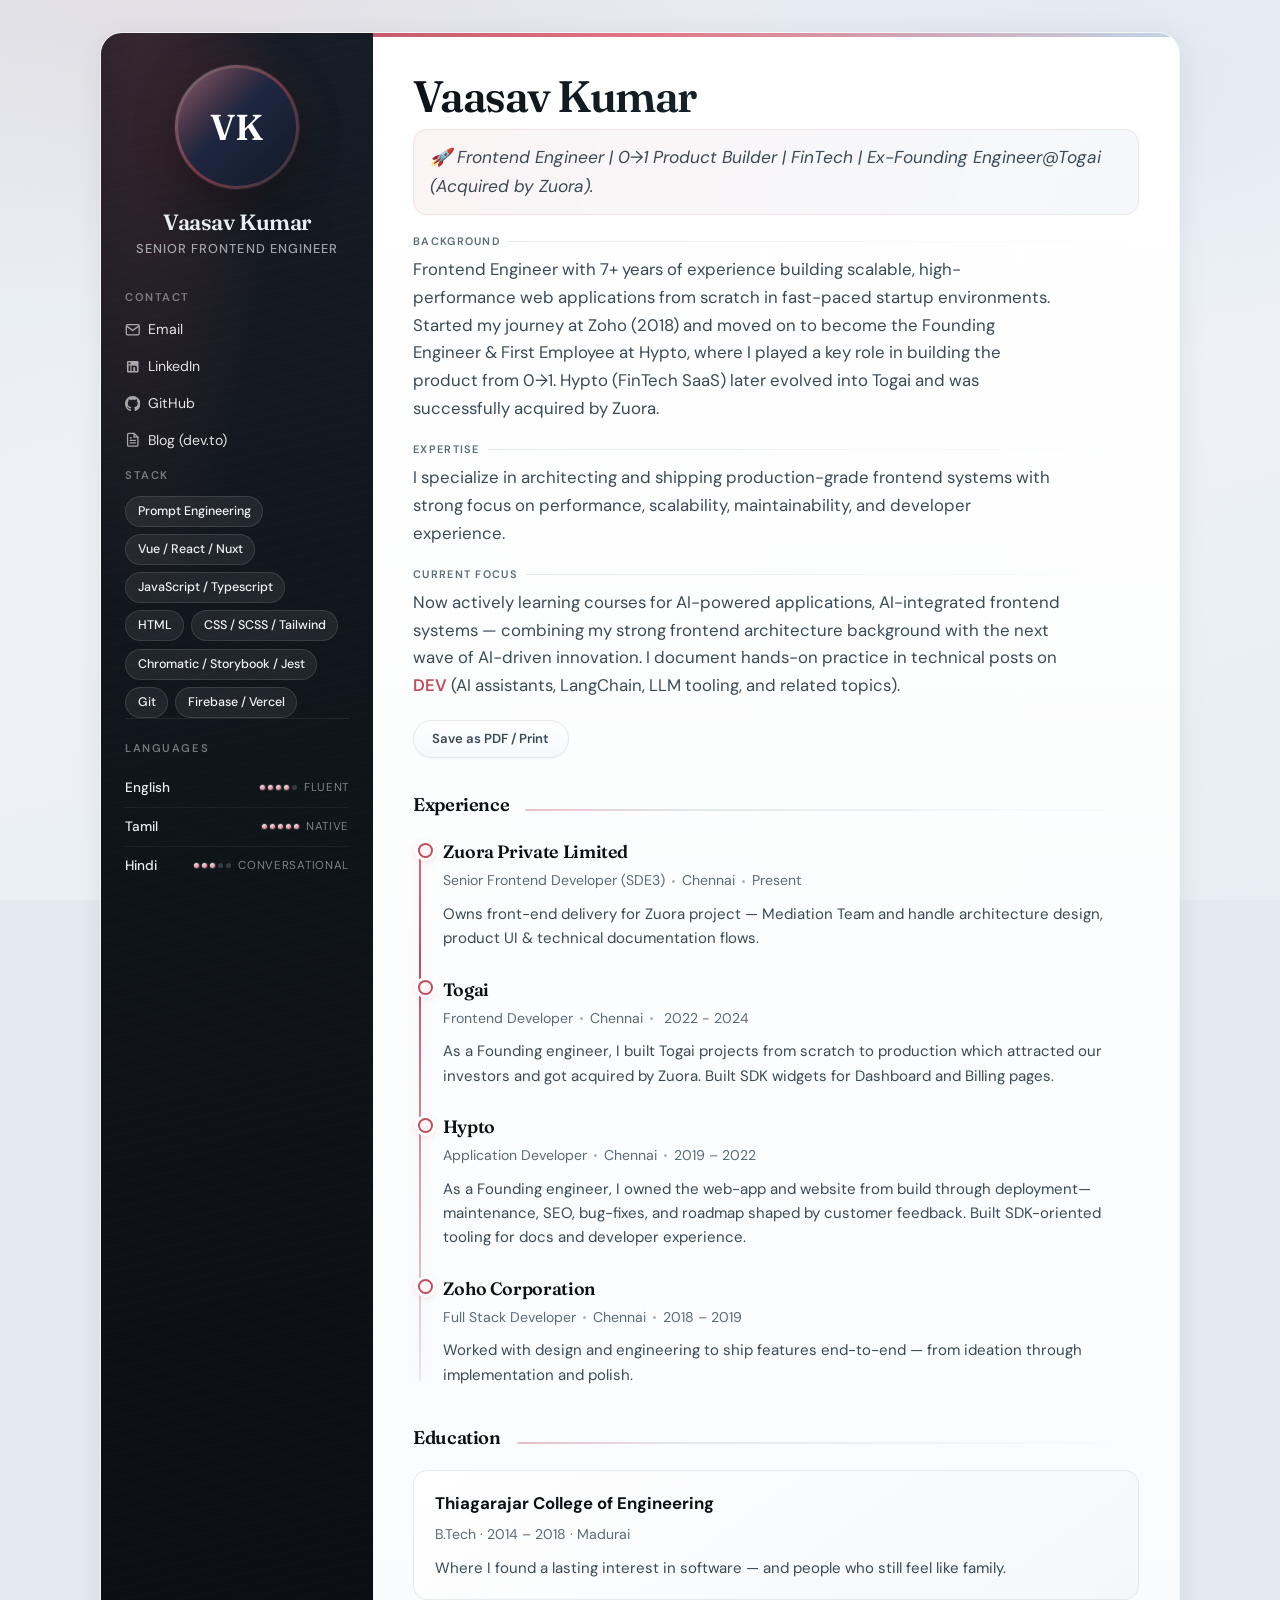
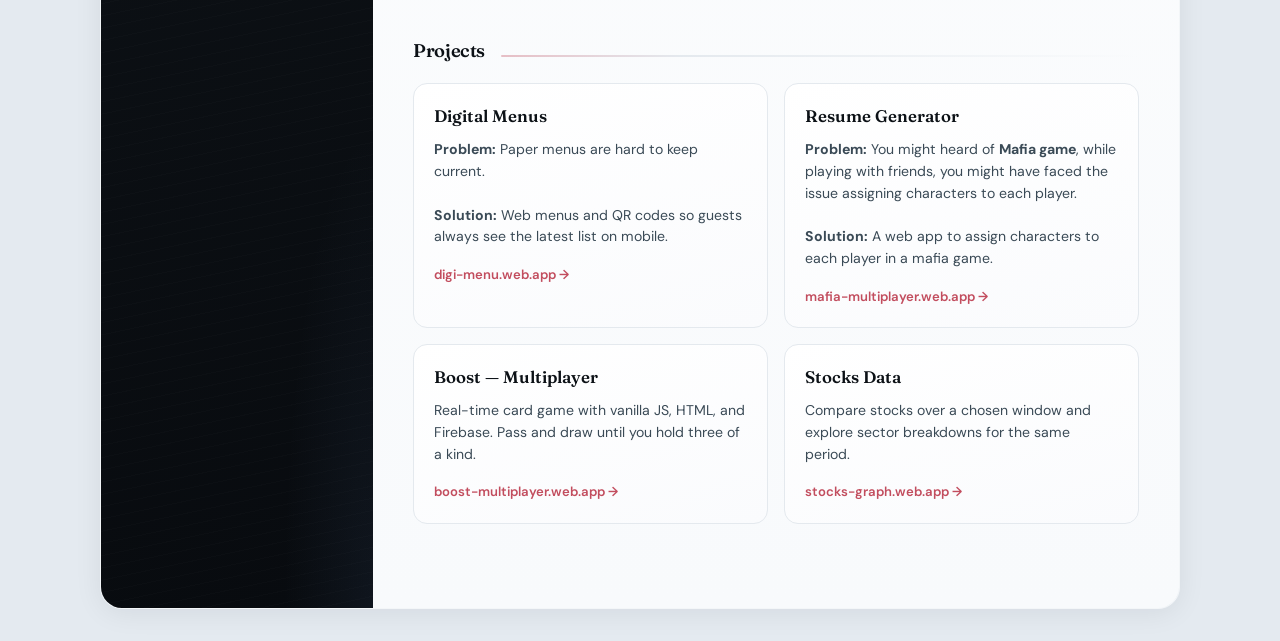
==== commit 40210719: "indentation changes while pdf conversion" ====
--- a/public/index.html
+++ b/public/index.html
@@ -379,7 +379,7 @@
 
         <section class="section" aria-labelledby="proj-title">
           <div class="section-head">
-            <h2 id="proj-title" class="section-title">Selected work</h2>
+            <h2 id="proj-title" class="section-title">Projects</h2>
             <span class="section-line" aria-hidden="true"></span>
           </div>
           <div class="project-grid">
@@ -447,7 +447,10 @@
           </div>
         </section>
 
-        <section class="section contact-inline" aria-labelledby="contact-inline-title">
+        <section
+          class="section contact-inline"
+          aria-labelledby="contact-inline-title"
+        >
           <div class="section-head">
             <h2 id="contact-inline-title" class="section-title">Contact</h2>
             <span class="section-line" aria-hidden="true"></span>
--- a/public/index.css
+++ b/public/index.css
@@ -895,6 +895,8 @@
    * - overflow:visible avoids WebKit clipping grid/tall content inside .resume-shell
    * - print-color-adjust keeps sidebar, timeline, and chips from “disappearing”
    * - reset transforms so nothing sits off-canvas
+   * - Two-column grid must be set here: @media screen rules do not apply while printing,
+   *   so without this the shell collapses to one column (sidebar stacked above main).
    */
   @page {
     margin: 12mm;
@@ -923,13 +925,18 @@
     max-width: none;
     overflow: visible !important;
     min-height: unset !important;
-    align-items: start;
-  }
-
-  .sidebar,
-  .edu-card,
-  .project-card,
-  .timeline::before {
+    display: grid !important;
+    grid-template-columns: 272px 1fr !important;
+    align-items: stretch;
+    width: 100%;
+  }
+
+  .main {
+    min-width: 0;
+  }
+
+  .resume-shell,
+  .resume-shell * {
     -webkit-print-color-adjust: exact;
     print-color-adjust: exact;
   }
@@ -963,6 +970,12 @@
   .edu-card,
   .project-card {
     break-inside: avoid;
+  }
+
+  /* One card per row in PDF — wide print viewport still matched min-width: 640px */
+  .project-grid {
+    grid-template-columns: 1fr !important;
+    gap: 0.85rem;
   }
 
   .main-name {
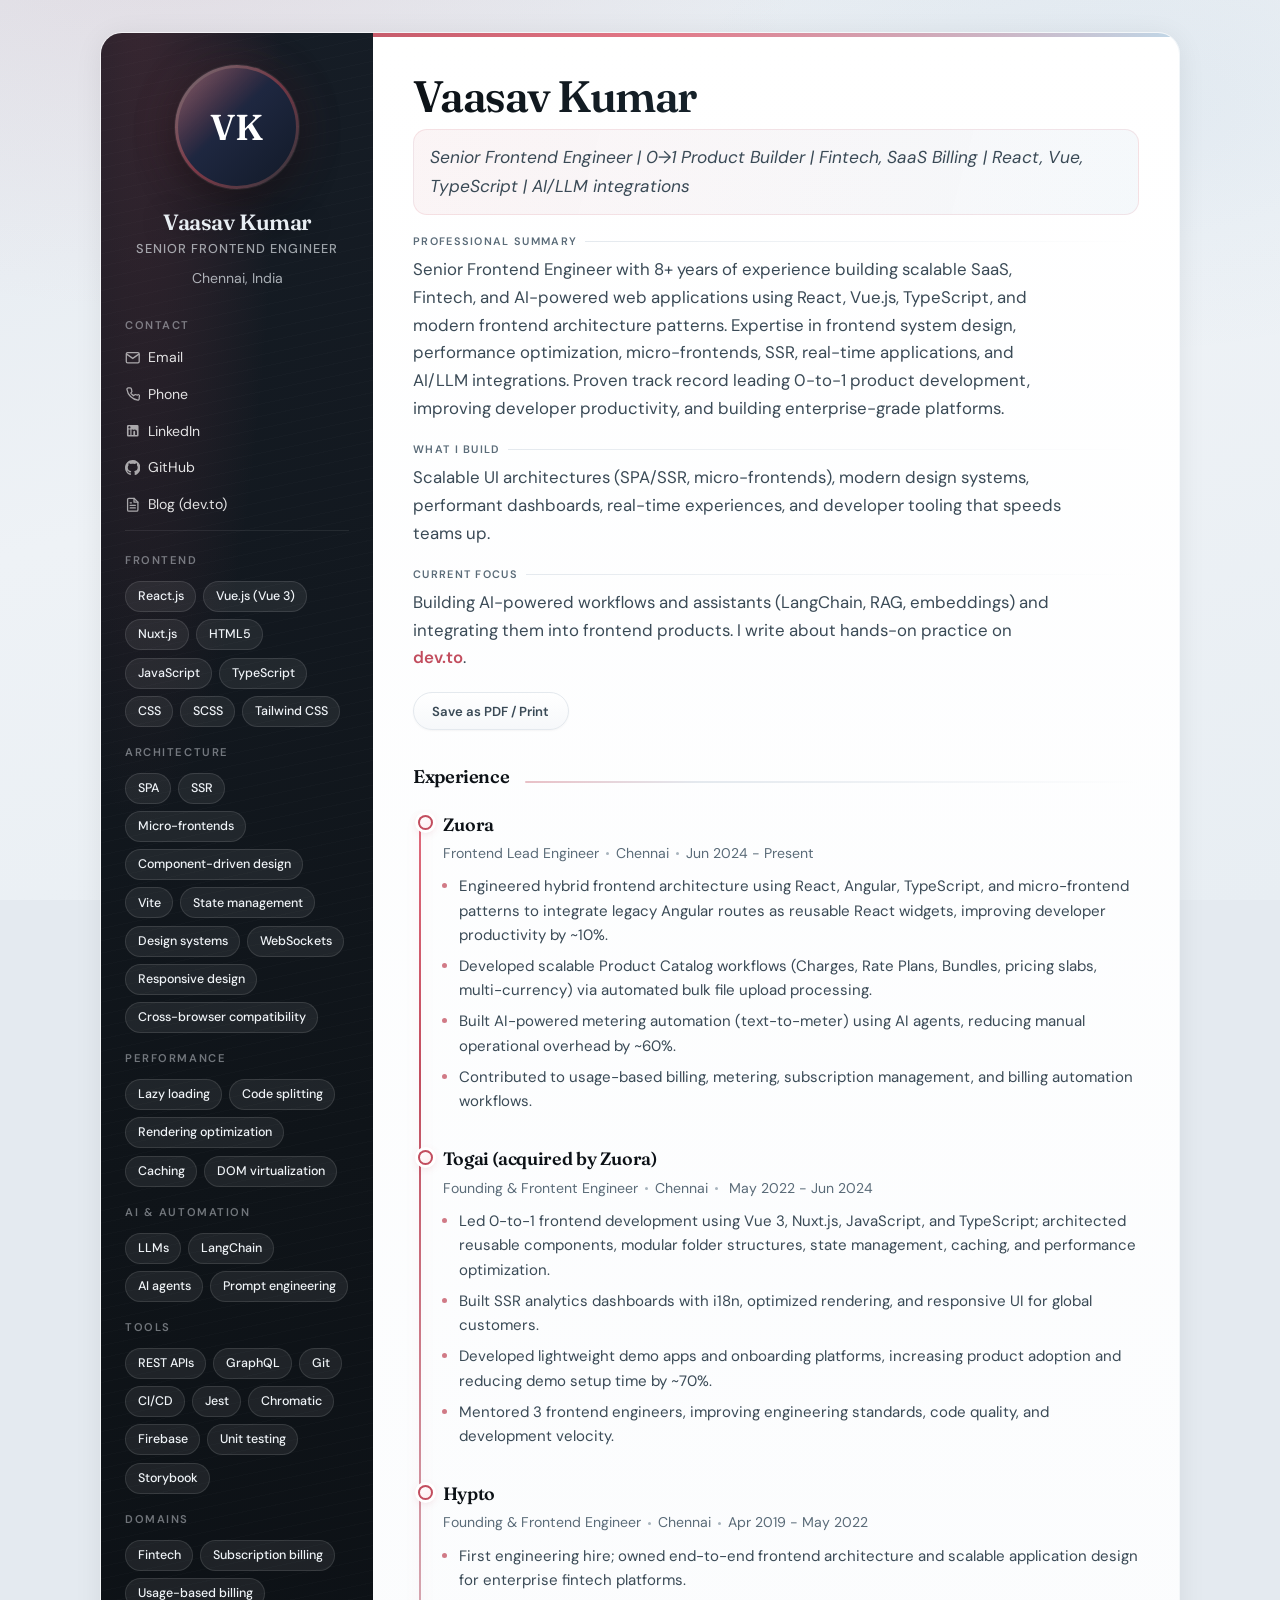
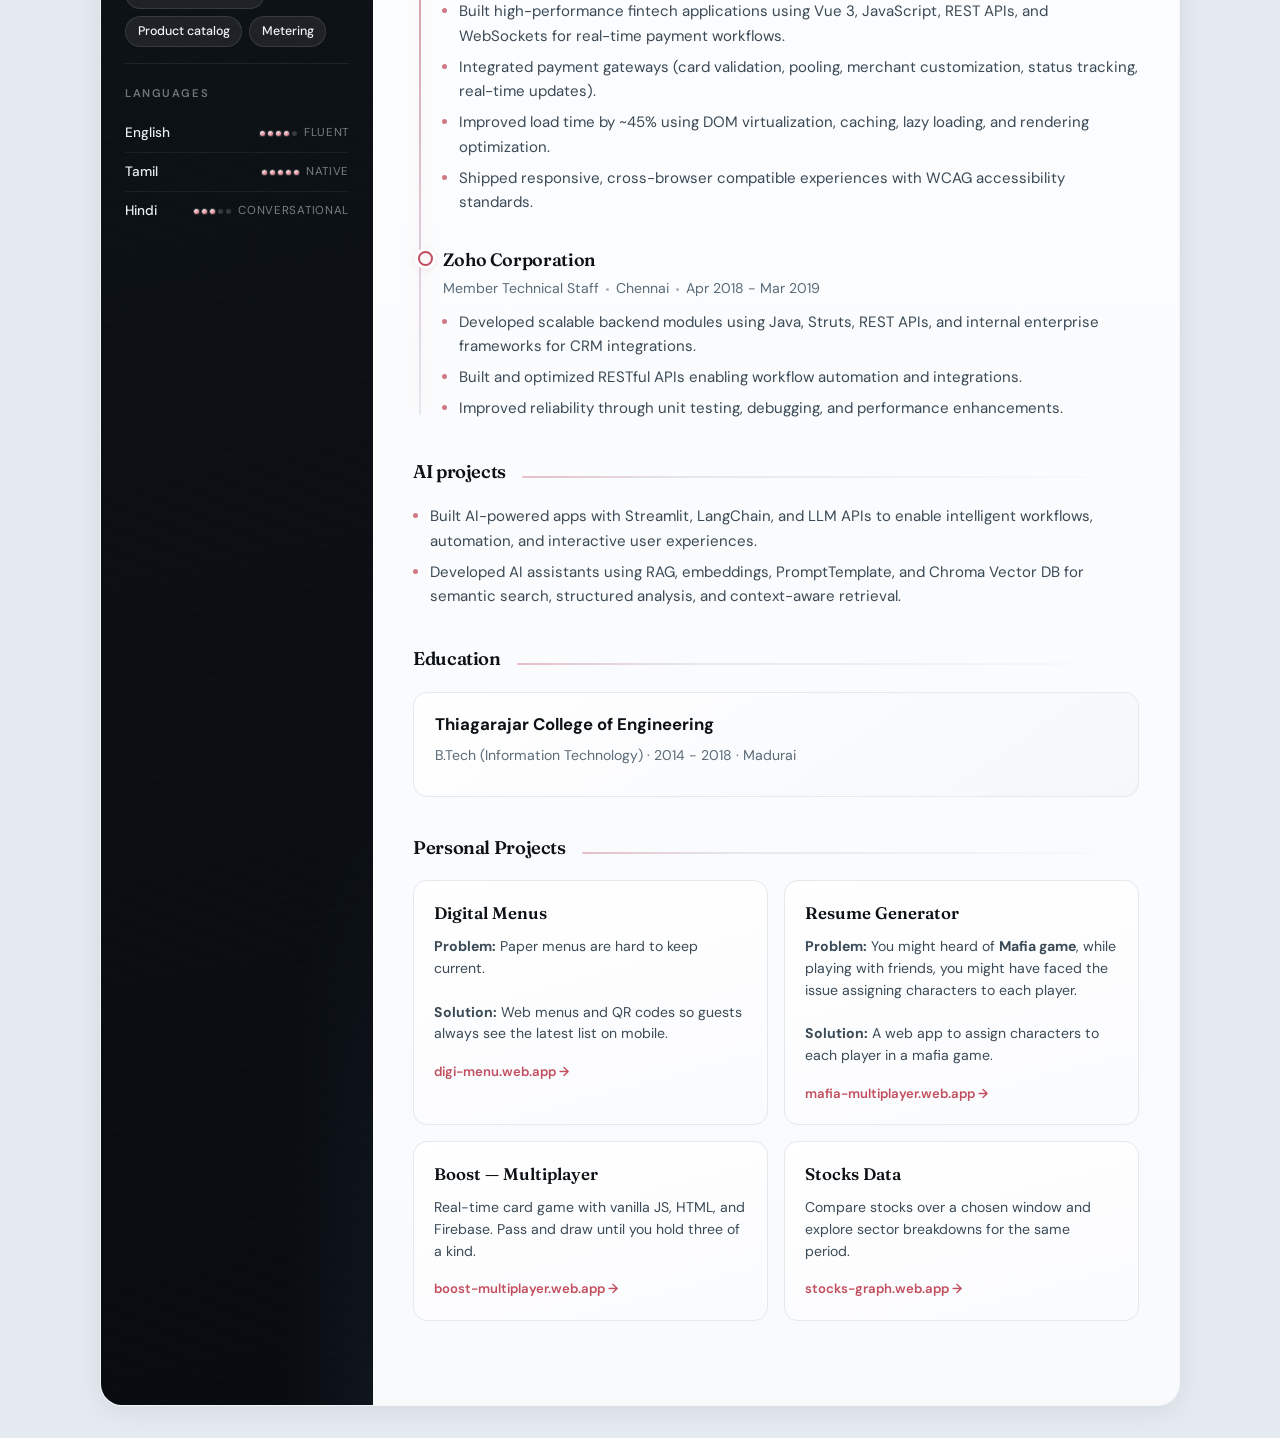
==== commit c99845d2: "update resume 2026" ====
--- a/public/index.html
+++ b/public/index.html
@@ -3,13 +3,54 @@
   <head>
     <meta charset="utf-8" />
     <meta name="viewport" content="width=device-width, initial-scale=1.0" />
-    <title>Vaasav Kumar — Resume</title>
+    <title>
+      Vaasav Kumar — Senior Frontend Engineer (React, Vue, TypeScript)
+    </title>
+    <meta
+      name="description"
+      content="Vaasav Kumar is a Senior Frontend Engineer with 8+ years building scalable SaaS, Fintech, and AI-powered web applications using React, Vue, TypeScript, SSR, and micro-frontends."
+    />
+    <link rel="canonical" href="https://portfolio-vaasavkumar.web.app/" />
     <link rel="preconnect" href="https://fonts.googleapis.com" />
     <link rel="preconnect" href="https://fonts.gstatic.com" crossorigin />
     <link
       href="https://fonts.googleapis.com/css2?family=Fraunces:ital,opsz,wght@0,9..144,500;0,9..144,600;0,9..144,700;1,9..144,500&family=DM+Sans:ital,opsz,wght@0,9..40,400;0,9..40,500;0,9..40,600;0,9..40,700;1,9..40,400&display=swap"
       rel="stylesheet"
     />
+
+    <script type="application/ld+json">
+      {
+        "@context": "https://schema.org",
+        "@type": "Person",
+        "name": "Vaasav Kumar",
+        "jobTitle": "Senior Frontend Engineer",
+        "address": {
+          "@type": "PostalAddress",
+          "addressLocality": "Chennai",
+          "addressCountry": "IN"
+        },
+        "email": "mailto:vaasavkumar15@gmail.com",
+        "telephone": "+91-9047127168",
+        "url": "https://portfolio-vaasavkumar.web.app/",
+        "sameAs": [
+          "https://www.linkedin.com/in/vaasav-kumar",
+          "https://github.com/vaasav-kumar",
+          "https://dev.to/code_with_me"
+        ],
+        "knowsAbout": [
+          "React",
+          "Vue.js",
+          "TypeScript",
+          "Micro-frontends",
+          "Server-side rendering",
+          "Performance optimization",
+          "WebSockets",
+          "GraphQL",
+          "LangChain",
+          "LLMs"
+        ]
+      }
+    </script>
 
     <script>
       // Your web app's Firebase configuration
@@ -52,6 +93,7 @@
         </div>
         <p class="sidebar-name">Vaasav Kumar</p>
         <p class="sidebar-role">Senior Frontend Engineer</p>
+        <p class="sidebar-meta">Chennai, India</p>
 
         <div class="sidebar-contact">
           <h2 class="sidebar-section-title">Contact</h2>
@@ -73,6 +115,23 @@
                   <polyline points="22,6 12,13 2,6" />
                 </svg>
                 Email
+              </a>
+            </li>
+            <li>
+              <a href="tel:+919047127168">
+                <svg
+                  class="contact-icon"
+                  viewBox="0 0 24 24"
+                  fill="none"
+                  stroke="currentColor"
+                  stroke-width="2"
+                  aria-hidden="true"
+                >
+                  <path
+                    d="M22 16.92v3a2 2 0 0 1-2.18 2A19.8 19.8 0 0 1 3 5.18 2 2 0 0 1 5 3h3a2 2 0 0 1 2 1.72c.12.9.32 1.77.59 2.6a2 2 0 0 1-.45 2.11L9.1 10.9a16 16 0 0 0 4 4l1.47-1.04a2 2 0 0 1 2.11-.45c.83.27 1.7.47 2.6.59A2 2 0 0 1 22 16.92z"
+                  />
+                </svg>
+                Phone
               </a>
             </li>
             <li>
@@ -145,8 +204,7 @@
         </div>
 
         <div class="sidebar-stack-lang">
-          <h2 class="sidebar-section-title">Stack</h2>
-          <div class="pill-wrap" data-desktop-only data-skill-pills></div>
+          <div class="skill-categories" data-skill-pills></div>
 
           <h2 class="sidebar-section-title">Languages</h2>
           <div>
@@ -196,46 +254,45 @@
           <h1 class="main-name">Vaasav Kumar</h1>
           <div class="main-intro-stack">
             <p class="main-tagline main-tagline--hero">
-              🚀 Frontend Engineer | 0→1 Product Builder | FinTech | Ex-Founding
-              Engineer@Togai (Acquired by Zuora).
+              Senior Frontend Engineer | 0→1 Product Builder | Fintech, SaaS
+              Billing | React, Vue, TypeScript | AI/LLM integrations
             </p>
 
             <div class="main-intro-block">
-              <h2 class="main-intro-heading">Background</h2>
+              <h2 class="main-intro-heading">Professional summary</h2>
               <p class="main-tagline">
-                Frontend Engineer with 7+ years of experience building scalable,
-                high-performance web applications from scratch in fast-paced
-                startup environments. Started my journey at Zoho (2018) and
-                moved on to become the Founding Engineer & First Employee at
-                Hypto, where I played a key role in building the product from
-                0→1. Hypto (FinTech SaaS) later evolved into Togai and was
-                successfully acquired by Zuora.
+                Senior Frontend Engineer with 8+ years of experience building
+                scalable SaaS, Fintech, and AI-powered web applications using
+                React, Vue.js, TypeScript, and modern frontend architecture
+                patterns. Expertise in frontend system design, performance
+                optimization, micro-frontends, SSR, real-time applications, and
+                AI/LLM integrations. Proven track record leading 0-to-1 product
+                development, improving developer productivity, and building
+                enterprise-grade platforms.
               </p>
             </div>
 
             <div class="main-intro-block">
-              <h2 class="main-intro-heading">Expertise</h2>
+              <h2 class="main-intro-heading">What I build</h2>
               <p class="main-tagline">
-                I specialize in architecting and shipping production-grade
-                frontend systems with strong focus on performance, scalability,
-                maintainability, and developer experience.
+                Scalable UI architectures (SPA/SSR, micro-frontends), modern
+                design systems, performant dashboards, real-time experiences,
+                and developer tooling that speeds teams up.
               </p>
             </div>
 
             <div class="main-intro-block">
               <h2 class="main-intro-heading">Current focus</h2>
               <p class="main-tagline">
-                Now actively learning courses for AI-powered applications,
-                AI-integrated frontend systems — combining my strong frontend
-                architecture background with the next wave of AI-driven
-                innovation. I document hands-on practice in technical posts on
+                Building AI-powered workflows and assistants (LangChain, RAG,
+                embeddings) and integrating them into frontend products. I write
+                about hands-on practice on
                 <a
                   href="https://dev.to/code_with_me"
                   target="_blank"
                   rel="noopener noreferrer"
-                  >DEV</a
-                >
-                (AI assistants, LangChain, LLM tooling, and related topics).
+                  >dev.to</a
+                >.
               </p>
             </div>
           </div>
@@ -249,11 +306,7 @@
 
         <!-- Mobile: skills pills if sidebar skills hidden -->
         <section class="section skills-inline" aria-label="Technical skills">
-          <div class="section-head">
-            <h2 class="section-title">Stack</h2>
-            <span class="section-line" aria-hidden="true"></span>
-          </div>
-          <div class="pill-wrap" data-skill-pills></div>
+          <div class="skill-categories" data-skill-pills></div>
           <div class="skills-inline-lang-block">
             <div class="section-head">
               <h2 class="section-title">Languages</h2>
@@ -307,57 +360,136 @@
           </div>
           <div class="timeline">
             <article class="timeline-item">
-              <h3 class="exp-title">Zuora Private Limited</h3>
+              <h3 class="exp-title">Zuora</h3>
               <p class="exp-meta">
-                <span>Senior Frontend Developer (SDE3)</span><span>Chennai</span
-                ><span>Present</span>
-              </p>
-              <p class="exp-body">
-                Owns front-end delivery for Zuora project — Mediation Team and
-                handle architecture design, product UI & technical documentation
-                flows.
-              </p>
+                <span>Frontend Lead Engineer</span><span>Chennai</span
+                ><span>Jun 2024 - Present</span>
+              </p>
+              <ul class="exp-bullets">
+                <li>
+                  Engineered hybrid frontend architecture using React, Angular,
+                  TypeScript, and micro-frontend patterns to integrate legacy
+                  Angular routes as reusable React widgets, improving developer
+                  productivity by ~10%.
+                </li>
+                <li>
+                  Developed scalable Product Catalog workflows (Charges, Rate
+                  Plans, Bundles, pricing slabs, multi-currency) via automated
+                  bulk file upload processing.
+                </li>
+                <li>
+                  Built AI-powered metering automation (text-to-meter) using AI
+                  agents, reducing manual operational overhead by ~60%.
+                </li>
+                <li>
+                  Contributed to usage-based billing, metering, subscription
+                  management, and billing automation workflows.
+                </li>
+              </ul>
             </article>
 
             <article class="timeline-item">
-              <h3 class="exp-title">Togai</h3>
+              <h3 class="exp-title">Togai (acquired by Zuora)</h3>
               <p class="exp-meta">
-                <span>Frontend Developer</span><span>Chennai</span>
-                <span>2022 - 2024</span>
-              </p>
-              <p class="exp-body">
-                As a Founding engineer, I built Togai projects from scratch to
-                production which attracted our investors and got acquired by
-                Zuora. Built SDK widgets for Dashboard and Billing pages.
-              </p>
+                <span>Founding & Frontent Engineer</span><span>Chennai</span>
+                <span>May 2022 - Jun 2024</span>
+              </p>
+              <ul class="exp-bullets">
+                <li>
+                  Led 0-to-1 frontend development using Vue 3, Nuxt.js,
+                  JavaScript, and TypeScript; architected reusable components,
+                  modular folder structures, state management, caching, and
+                  performance optimization.
+                </li>
+                <li>
+                  Built SSR analytics dashboards with i18n, optimized rendering,
+                  and responsive UI for global customers.
+                </li>
+                <li>
+                  Developed lightweight demo apps and onboarding platforms,
+                  increasing product adoption and reducing demo setup time by
+                  ~70%.
+                </li>
+                <li>
+                  Mentored 3 frontend engineers, improving engineering
+                  standards, code quality, and development velocity.
+                </li>
+              </ul>
             </article>
 
             <article class="timeline-item">
               <h3 class="exp-title">Hypto</h3>
               <p class="exp-meta">
-                <span>Application Developer</span><span>Chennai</span
-                ><span>2019 – 2022</span>
-              </p>
-              <p class="exp-body">
-                As a Founding engineer, I owned the web-app and website from
-                build through deployment—maintenance, SEO, bug-fixes, and
-                roadmap shaped by customer feedback. Built SDK-oriented tooling
-                for docs and developer experience.
-              </p>
+                <span>Founding & Frontend Engineer</span><span>Chennai</span
+                ><span>Apr 2019 - May 2022</span>
+              </p>
+              <ul class="exp-bullets">
+                <li>
+                  First engineering hire; owned end-to-end frontend architecture
+                  and scalable application design for enterprise fintech
+                  platforms.
+                </li>
+                <li>
+                  Built high-performance fintech applications using Vue 3,
+                  JavaScript, REST APIs, and WebSockets for real-time payment
+                  workflows.
+                </li>
+                <li>
+                  Integrated payment gateways (card validation, pooling,
+                  merchant customization, status tracking, real-time updates).
+                </li>
+                <li>
+                  Improved load time by ~45% using DOM virtualization, caching,
+                  lazy loading, and rendering optimization.
+                </li>
+                <li>
+                  Shipped responsive, cross-browser compatible experiences with
+                  WCAG accessibility standards.
+                </li>
+              </ul>
             </article>
 
             <article class="timeline-item">
               <h3 class="exp-title">Zoho Corporation</h3>
               <p class="exp-meta">
-                <span>Full Stack Developer</span><span>Chennai</span
-                ><span>2018 – 2019</span>
-              </p>
-              <p class="exp-body">
-                Worked with design and engineering to ship features end-to-end —
-                from ideation through implementation and polish.
-              </p>
-            </article>
-          </div>
+                <span>Member Technical Staff</span><span>Chennai</span
+                ><span>Apr 2018 - Mar 2019</span>
+              </p>
+              <ul class="exp-bullets">
+                <li>
+                  Developed scalable backend modules using Java, Struts, REST
+                  APIs, and internal enterprise frameworks for CRM integrations.
+                </li>
+                <li>
+                  Built and optimized RESTful APIs enabling workflow automation
+                  and integrations.
+                </li>
+                <li>
+                  Improved reliability through unit testing, debugging, and
+                  performance enhancements.
+                </li>
+              </ul>
+            </article>
+          </div>
+        </section>
+
+        <section class="section" aria-labelledby="ai-title">
+          <div class="section-head">
+            <h2 id="ai-title" class="section-title">AI projects</h2>
+            <span class="section-line" aria-hidden="true"></span>
+          </div>
+          <ul class="exp-bullets">
+            <li>
+              Built AI-powered apps with Streamlit, LangChain, and LLM APIs to
+              enable intelligent workflows, automation, and interactive user
+              experiences.
+            </li>
+            <li>
+              Developed AI assistants using RAG, embeddings, PromptTemplate, and
+              Chroma Vector DB for semantic search, structured analysis, and
+              context-aware retrieval.
+            </li>
+          </ul>
         </section>
 
         <section class="section" aria-labelledby="edu-title">
@@ -368,18 +500,16 @@
           <div class="edu-card">
             <h3 class="edu-school">Thiagarajar College of Engineering</h3>
             <p class="edu-meta">
-              <span>B.Tech</span><span>2014 – 2018</span><span>Madurai</span>
+              <span>B.Tech (Information Technology)</span
+              ><span>2014 - 2018</span><span>Madurai</span>
             </p>
-            <p class="edu-body">
-              Where I found a lasting interest in software — and people who
-              still feel like family.
-            </p>
+            <p class="edu-body"></p>
           </div>
         </section>
 
         <section class="section" aria-labelledby="proj-title">
           <div class="section-head">
-            <h2 id="proj-title" class="section-title">Projects</h2>
+            <h2 id="proj-title" class="section-title">Personal Projects</h2>
             <span class="section-line" aria-hidden="true"></span>
           </div>
           <div class="project-grid">
--- a/public/index.css
+++ b/public/index.css
@@ -271,6 +271,13 @@
   margin: 0 0 1.75rem;
 }
 
+.sidebar-meta {
+  margin: -1.35rem 0 1.65rem;
+  text-align: center;
+  font-size: 0.88rem;
+  color: rgba(232, 238, 243, 0.7);
+}
+
 .sidebar-section-title {
   font-size: 0.7rem;
   font-weight: 600;
@@ -278,13 +285,25 @@
   text-transform: uppercase;
   color: rgba(232, 238, 243, 0.45);
   margin: 0 0 0.75rem;
+  padding-top: 0;
+  border-top: none;
+}
+
+/* Sidebar skills: horizontal rules only above Frontend and Languages */
+.sidebar-stack-lang .skill-categories > .skill-category-group:first-child
+  .skill-category-heading {
   padding-top: 1.25rem;
   border-top: 1px solid rgba(255, 255, 255, 0.08);
 }
 
-.sidebar-section-title:first-of-type {
-  border-top: none;
+.sidebar-stack-lang .skill-categories > .skill-category-group:not(:first-child)
+  .skill-category-heading {
   padding-top: 0;
+}
+
+.sidebar-stack-lang > .skill-categories + h2.sidebar-section-title {
+  padding-top: 1.25rem;
+  border-top: 1px solid rgba(255, 255, 255, 0.08);
 }
 
 .contact-list {
@@ -327,6 +346,36 @@
   height: 1.1em;
   opacity: 0.7;
   flex-shrink: 0;
+}
+
+.skill-categories {
+  min-width: 0;
+}
+
+.skill-category-group {
+  margin-bottom: 1rem;
+}
+
+.skill-category-group:last-child {
+  margin-bottom: 0;
+}
+
+.sidebar-stack-lang .skill-categories > .skill-category-group:last-child {
+  margin-bottom: 1rem;
+}
+
+.skills-inline .skill-category-heading.section-title {
+  font-family: var(--font-sans);
+  font-size: 0.72rem;
+  font-weight: 600;
+  letter-spacing: 0.12em;
+  text-transform: uppercase;
+  color: var(--muted);
+  margin: 0 0 0.65rem;
+}
+
+.skills-inline .skill-category-group + .skill-category-group {
+  margin-top: 0.35rem;
 }
 
 .pill-wrap {
@@ -653,6 +702,40 @@
   min-width: 2rem;
 }
 
+/* Skills */
+.skill-grid {
+  display: grid;
+  gap: 0.9rem;
+}
+
+@media (min-width: 640px) {
+  .skill-grid {
+    grid-template-columns: repeat(2, minmax(0, 1fr));
+  }
+}
+
+.skill-card {
+  border: 1px solid var(--line);
+  border-radius: var(--radius-md);
+  padding: 1rem 1.05rem;
+  background: linear-gradient(165deg, #fff 0%, #fafbfd 100%);
+}
+
+.skill-card-title {
+  margin: 0 0 0.35rem;
+  font-family: var(--font-serif);
+  font-size: 1rem;
+  font-weight: 600;
+  letter-spacing: -0.01em;
+}
+
+.skill-card-body {
+  margin: 0;
+  color: var(--ink-soft);
+  font-size: 0.92rem;
+  line-height: 1.55;
+}
+
 /* Timeline experience */
 .timeline {
   position: relative;
@@ -746,6 +829,21 @@
   color: var(--ink-soft);
 }
 
+.exp-bullets {
+  margin: 0.2rem 0 0;
+  padding-left: 1.05rem;
+  color: var(--ink-soft);
+  font-size: 0.94rem;
+}
+
+.exp-bullets li {
+  margin: 0.42rem 0;
+}
+
+.exp-bullets li::marker {
+  color: rgba(194, 77, 94, 0.75);
+}
+
 /* Education card */
 .edu-card {
   padding: 1.15rem 1.3rem;
@@ -782,6 +880,10 @@
   margin: 0;
   font-size: 0.94rem;
   color: var(--ink-soft);
+}
+
+.edu-body:empty {
+  display: none;
 }
 
 /* Skills in main (duplicate for print / optional) — hidden on desktop if duplicated in sidebar only */
@@ -957,7 +1059,7 @@
     display: none !important;
   }
 
-  .sidebar .pill-wrap[data-desktop-only] {
+  .sidebar [data-skill-pills] .pill-wrap[data-desktop-only] {
     display: flex !important;
   }
 
@@ -969,6 +1071,10 @@
 
   .edu-card,
   .project-card {
+    break-inside: avoid;
+  }
+
+  .skill-card {
     break-inside: avoid;
   }
 
